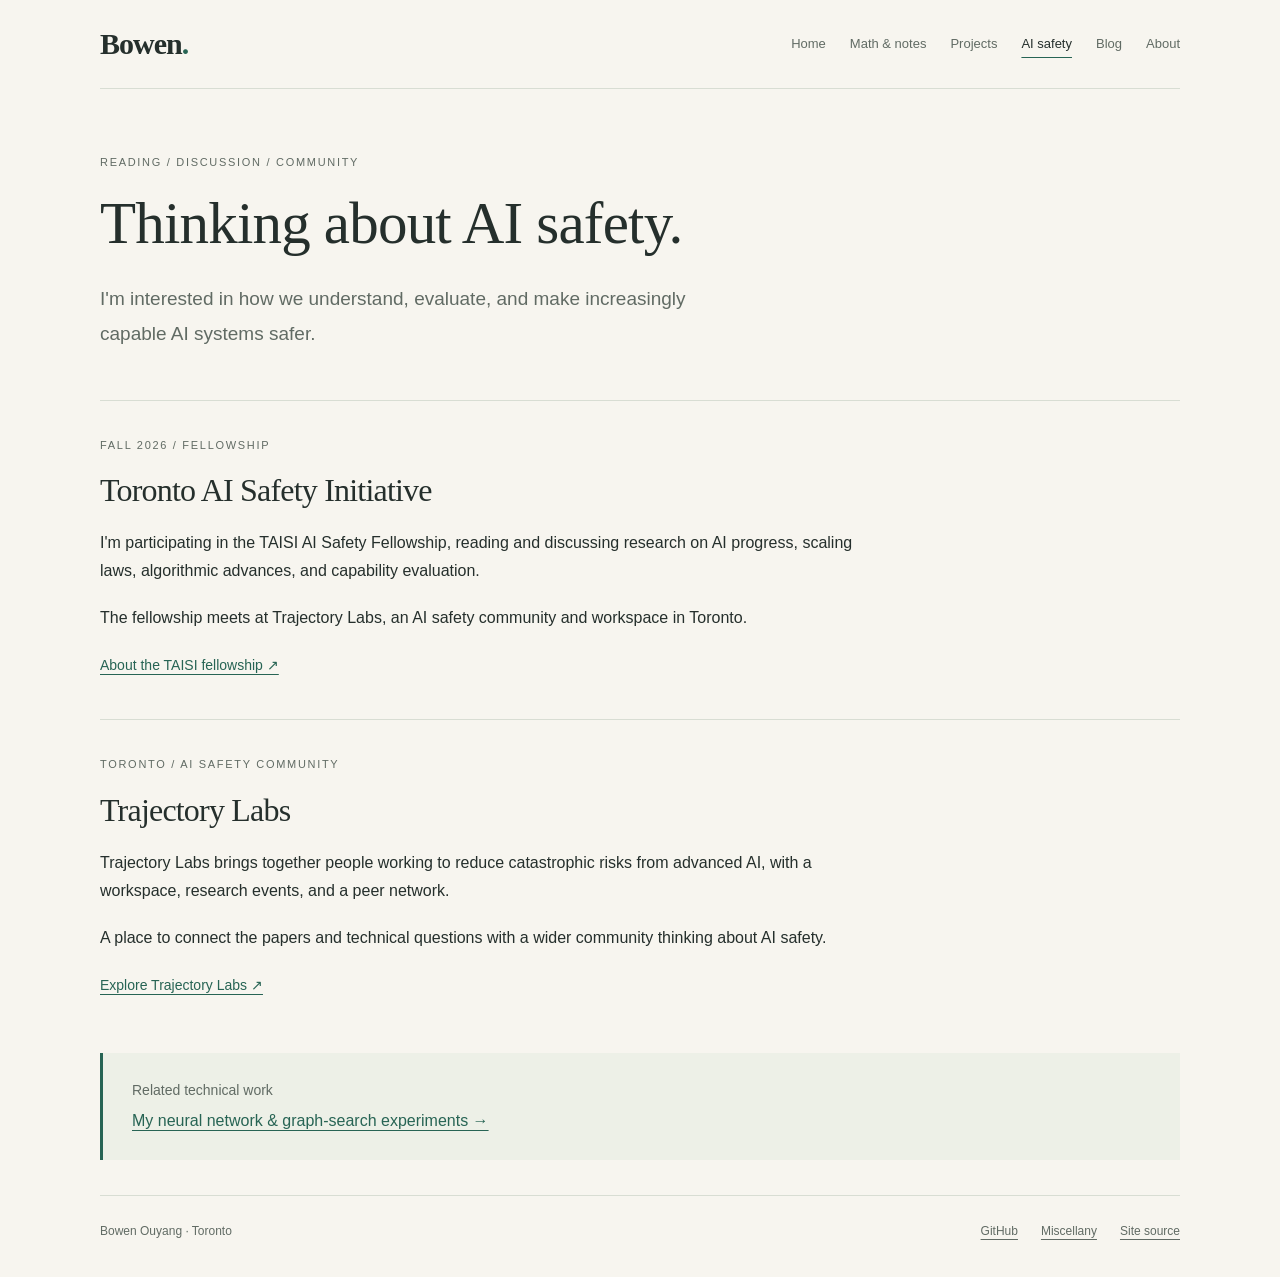
==== ai-safety.html @ f04be9c6 "Refine personal site and add coursework, projects, and AI safety" ====
<!doctype html>
<html lang="en">
<head>
  <meta charset="utf-8">
  <meta name="viewport" content="width=device-width, initial-scale=1">
  <meta name="description" content="Bowen’s AI safety interests, TAISI fellowship reading, and Trajectory Labs in Toronto.">
  <meta name="theme-color" content="#f7f5ef">
  <title>AI safety · Bowen</title>
  <link rel="stylesheet" href="style.css">

</head>
<body>
  <a class="skip-link" href="#main">Skip to content</a>
  <header class="site-header wrap"><a class="wordmark" href="index.html">Bowen<span class="dot">.</span></a><nav aria-label="Main navigation"><a href="index.html">Home</a><a href="math.html">Math & notes</a><a href="cs.html">Projects</a><a href="ai-safety.html" aria-current="page">AI safety</a><a href="blog.html">Blog</a><a href="intro.html">About</a></nav></header>
  <main id="main" class="wrap"><div class="page-intro"><p class="eyebrow">Reading / Discussion / Community</p><h1>Thinking about AI safety.</h1><p class="lede">I'm interested in how we understand, evaluate, and make increasingly capable AI systems safer.</p></div>
<section class="section"><p class="eyebrow">Fall 2026 / Fellowship</p><h2>Toronto AI Safety Initiative</h2><p>I'm participating in the TAISI AI Safety Fellowship, reading and discussing research on AI progress, scaling laws, algorithmic advances, and capability evaluation.</p><p>The fellowship meets at Trajectory Labs, an AI safety community and workspace in Toronto.</p><a class="text-link" href="https://www.taisi.ca/fellowships">About the TAISI fellowship ↗</a></section>
<section class="section"><p class="eyebrow">Toronto / AI safety community</p><h2>Trajectory Labs</h2><p>Trajectory Labs brings together people working to reduce catastrophic risks from advanced AI, with a workspace, research events, and a peer network.</p><p>A place to connect the papers and technical questions with a wider community thinking about AI safety.</p><a class="text-link" href="https://www.trajectorylabs.org/">Explore Trajectory Labs ↗</a></section>
<aside class="callout"><p>Related technical work</p><a href="cs.html#wikiclick">My neural network & graph-search experiments →</a></aside></main>
  <footer class="wrap site-footer"><span>Bowen Ouyang · Toronto</span><div><a href="https://github.com/bowen-pixel">GitHub</a><a href="misc.html">Miscellany</a><a href="https://github.com/dykkos/dykkos.github.io">Site source</a></div></footer>
</body>
</html>
---- style.css ----
:root{--bg:#f7f5ef;--ink:#252f2c;--muted:#616b64;--accent:#276454;--line:#d8ddd3;--soft:#edf0e7;--serif:Georgia,'Times New Roman',serif}*{box-sizing:border-box}html{scroll-behavior:smooth}body{margin:0;background:var(--bg);color:var(--ink);font:16px/1.75 -apple-system,BlinkMacSystemFont,'Segoe UI',sans-serif}a{color:var(--accent);text-decoration-thickness:1px;text-underline-offset:4px}a:hover{color:#123d31}a:focus-visible{outline:3px solid var(--accent);outline-offset:5px;border-radius:2px}.wrap{width:min(1080px,calc(100% - 80px));margin-inline:auto}.site-header{display:flex;align-items:center;justify-content:space-between;gap:32px;padding-block:29px;border-bottom:1px solid var(--line)}.wordmark{font:700 30px/1 var(--serif);color:var(--ink);text-decoration:none;letter-spacing:-1px}.dot{color:var(--accent)}nav{display:flex;flex-wrap:wrap;gap:24px}nav a{font-size:13px;color:var(--muted);text-decoration:none}nav a[aria-current]{color:var(--ink);text-decoration:underline;text-decoration-color:var(--accent);text-underline-offset:9px}.hero{padding:83px 0 69px;max-width:820px}.eyebrow{font:500 11px/1.6 -apple-system,BlinkMacSystemFont,'Segoe UI',sans-serif;text-transform:uppercase;letter-spacing:1.7px;color:var(--muted);margin:0 0 18px}h1,h2,h3{font-family:var(--serif);font-weight:400;line-height:1.15;letter-spacing:-.8px}h1{font-size:clamp(42px,6.4vw,72px);margin:0 0 25px}h2{font-size:32px;margin:0 0 20px}h3{font-size:24px;margin:0 0 15px}h3 a{color:var(--ink);text-decoration:none}h3 a:hover{text-decoration:underline}.lede{max-width:650px;color:var(--muted);font-size:19px;line-height:1.8;margin:0}p{max-width:760px;margin:0 0 19px}.hero-links{display:flex;align-items:center;flex-wrap:wrap;gap:28px;margin:30px 0 0;font-size:14px}.button{display:inline-flex;align-items:center;gap:27px;padding:12px 19px;color:var(--bg);background:var(--accent);border-radius:3px;text-decoration:none}.button:hover{background:#194b3d;color:white}.section{border-top:1px solid var(--line);padding:36px 0 40px;scroll-margin-top:24px}.section-heading{display:flex;justify-content:space-between;align-items:baseline;gap:18px;margin-bottom:21px}.section-heading h2,.section-heading .eyebrow{margin-bottom:0}.section-heading>div .eyebrow{margin-bottom:15px}.section-heading>span.eyebrow{white-space:nowrap}.feature-grid{display:grid;grid-template-columns:repeat(3,minmax(0,1fr));gap:30px}.feature{padding-top:13px}.feature p:not(.eyebrow){font-size:14px;color:var(--muted);line-height:1.8}.status{display:inline-block;font-size:11px;line-height:1.7;color:#315c46;background:#e5ecdf;border:1px solid #cbd8c2;border-radius:3px;padding:3px 9px;white-space:nowrap}.link-list>a{display:flex;justify-content:space-between;align-items:baseline;gap:22px;text-decoration:none;border-bottom:1px solid var(--line);padding:15px 0}.link-list>a>span:first-child{font:22px/1.3 var(--serif);color:var(--ink)}.link-list>a>span:last-child{color:var(--muted);font-size:13px}.link-list>a:hover>span{color:var(--accent)}.site-footer{margin-top:30px;border-top:1px solid var(--line);padding-block:25px 35px;display:flex;justify-content:space-between;gap:20px;color:var(--muted);font-size:12px}.site-footer div{display:flex;gap:23px}.site-footer a{color:var(--muted)}.page-intro{padding:65px 0 49px;max-width:850px}.page-intro h1{font-size:clamp(40px,5.6vw,59px)}.course{border-left:3px solid var(--accent);background:var(--soft);padding:26px 30px;margin-bottom:38px;border-top:0}.course p:last-child{margin-bottom:0}.notes-grid{display:grid;grid-template-columns:1fr 1fr;gap:27px 55px;margin-top:35px}.note-group h3{font-size:23px}.document-list{list-style:none;padding:0;margin:0}.document-list li{border-bottom:1px solid var(--line)}.document-list a{padding:11px 0;display:flex;justify-content:space-between;gap:15px;text-decoration:none;font-size:14px}.document-list a:hover{text-decoration:underline}.document-list span{color:var(--muted);font-size:10px;white-space:nowrap;margin-top:4px}.muted{color:var(--muted)}.tech{font-size:11px;letter-spacing:1px;text-transform:uppercase;color:var(--muted);margin-top:24px}.project-subtitle{font:24px/1.4 var(--serif);color:var(--muted)}.text-link{font-size:14px}.callout{padding:25px 29px;background:var(--soft);margin:14px 0 35px;border-left:3px solid var(--accent)}.callout p{margin-bottom:5px;color:var(--muted);font-size:14px}.blog-entry{max-width:790px}.blog-entry time{display:block}.question{color:var(--muted);font-style:italic}.equation{overflow-x:auto}.personal-image{margin:0 0 45px;max-width:700px}.personal-image img{display:block;width:100%;height:auto;border-radius:4px}.personal-image figcaption{font-size:12px;color:var(--muted);margin-top:10px}.skip-link{position:absolute;top:-80px;left:20px;padding:8px 15px;background:var(--bg);z-index:1}.skip-link:focus{top:10px}@media(max-width:760px){.wrap{width:calc(100% - 40px)}.site-header{align-items:flex-start;flex-direction:column;gap:24px;padding-block:24px}nav{gap:12px 22px}nav a{font-size:12px}.hero{padding:48px 0}.hero h1{font-size:49px}.lede{font-size:17px}.feature-grid{grid-template-columns:1fr;gap:25px}.feature{border-bottom:1px solid var(--line);padding-bottom:24px}.feature:last-child{border:0;padding-bottom:0}.feature p{max-width:490px}.section-heading{flex-wrap:wrap;gap:12px}.section-heading h2{margin-bottom:0}.link-list>a{flex-direction:column;gap:6px}.notes-grid{grid-template-columns:1fr;gap:28px}.page-intro{padding-top:44px}.course{padding:23px 20px}.site-footer{flex-direction:column;gap:12px}.site-footer div{flex-wrap:wrap}.hero-links{gap:20px;font-size:13px}}@media(prefers-reduced-motion:reduce){html{scroll-behavior:auto}}@media print{body{background:white;color:black}.site-header,.site-footer,.hero-links,.skip-link{display:none}.wrap{width:100%}.section{break-inside:avoid}a{color:inherit}}
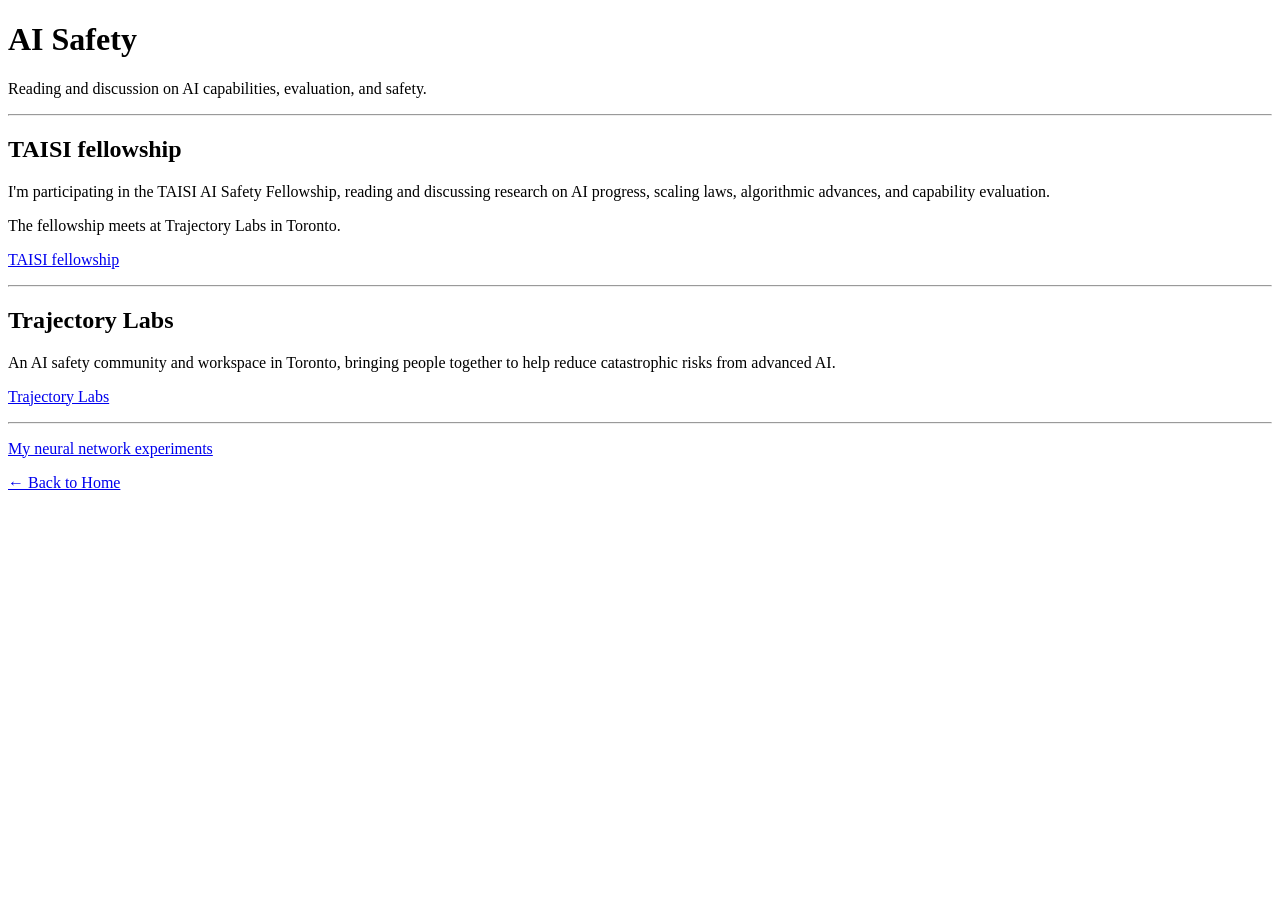
==== commit bc9a7698: "Restore plain HTML and add smaller rings-and-ideals illustration" ====
--- a/ai-safety.html
+++ b/ai-safety.html
@@ -3,19 +3,24 @@
 <head>
   <meta charset="utf-8">
   <meta name="viewport" content="width=device-width, initial-scale=1">
-  <meta name="description" content="Bowen’s AI safety interests, TAISI fellowship reading, and Trajectory Labs in Toronto.">
-  <meta name="theme-color" content="#f7f5ef">
-  <title>AI safety · Bowen</title>
-  <link rel="stylesheet" href="style.css">
-
+  <title>AI Safety - Bowen</title>
 </head>
 <body>
-  <a class="skip-link" href="#main">Skip to content</a>
-  <header class="site-header wrap"><a class="wordmark" href="index.html">Bowen<span class="dot">.</span></a><nav aria-label="Main navigation"><a href="index.html">Home</a><a href="math.html">Math & notes</a><a href="cs.html">Projects</a><a href="ai-safety.html" aria-current="page">AI safety</a><a href="blog.html">Blog</a><a href="intro.html">About</a></nav></header>
-  <main id="main" class="wrap"><div class="page-intro"><p class="eyebrow">Reading / Discussion / Community</p><h1>Thinking about AI safety.</h1><p class="lede">I'm interested in how we understand, evaluate, and make increasingly capable AI systems safer.</p></div>
-<section class="section"><p class="eyebrow">Fall 2026 / Fellowship</p><h2>Toronto AI Safety Initiative</h2><p>I'm participating in the TAISI AI Safety Fellowship, reading and discussing research on AI progress, scaling laws, algorithmic advances, and capability evaluation.</p><p>The fellowship meets at Trajectory Labs, an AI safety community and workspace in Toronto.</p><a class="text-link" href="https://www.taisi.ca/fellowships">About the TAISI fellowship ↗</a></section>
-<section class="section"><p class="eyebrow">Toronto / AI safety community</p><h2>Trajectory Labs</h2><p>Trajectory Labs brings together people working to reduce catastrophic risks from advanced AI, with a workspace, research events, and a peer network.</p><p>A place to connect the papers and technical questions with a wider community thinking about AI safety.</p><a class="text-link" href="https://www.trajectorylabs.org/">Explore Trajectory Labs ↗</a></section>
-<aside class="callout"><p>Related technical work</p><a href="cs.html#wikiclick">My neural network & graph-search experiments →</a></aside></main>
-  <footer class="wrap site-footer"><span>Bowen Ouyang · Toronto</span><div><a href="https://github.com/bowen-pixel">GitHub</a><a href="misc.html">Miscellany</a><a href="https://github.com/dykkos/dykkos.github.io">Site source</a></div></footer>
+  <h1>AI Safety</h1>
+  <p>Reading and discussion on AI capabilities, evaluation, and safety.</p>
+  <hr>
+  <h2>TAISI fellowship</h2>
+  <p>I'm participating in the TAISI AI Safety Fellowship, reading and discussing
+  research on AI progress, scaling laws, algorithmic advances, and capability evaluation.</p>
+  <p>The fellowship meets at Trajectory Labs in Toronto.</p>
+  <p><a href="https://www.taisi.ca/fellowships">TAISI fellowship</a></p>
+  <hr>
+  <h2>Trajectory Labs</h2>
+  <p>An AI safety community and workspace in Toronto, bringing people together
+  to help reduce catastrophic risks from advanced AI.</p>
+  <p><a href="https://www.trajectorylabs.org/">Trajectory Labs</a></p>
+  <hr>
+  <p><a href="cs.html#wikiclick">My neural network experiments</a></p>
+  <p><a href="index.html">← Back to Home</a></p>
 </body>
 </html>
